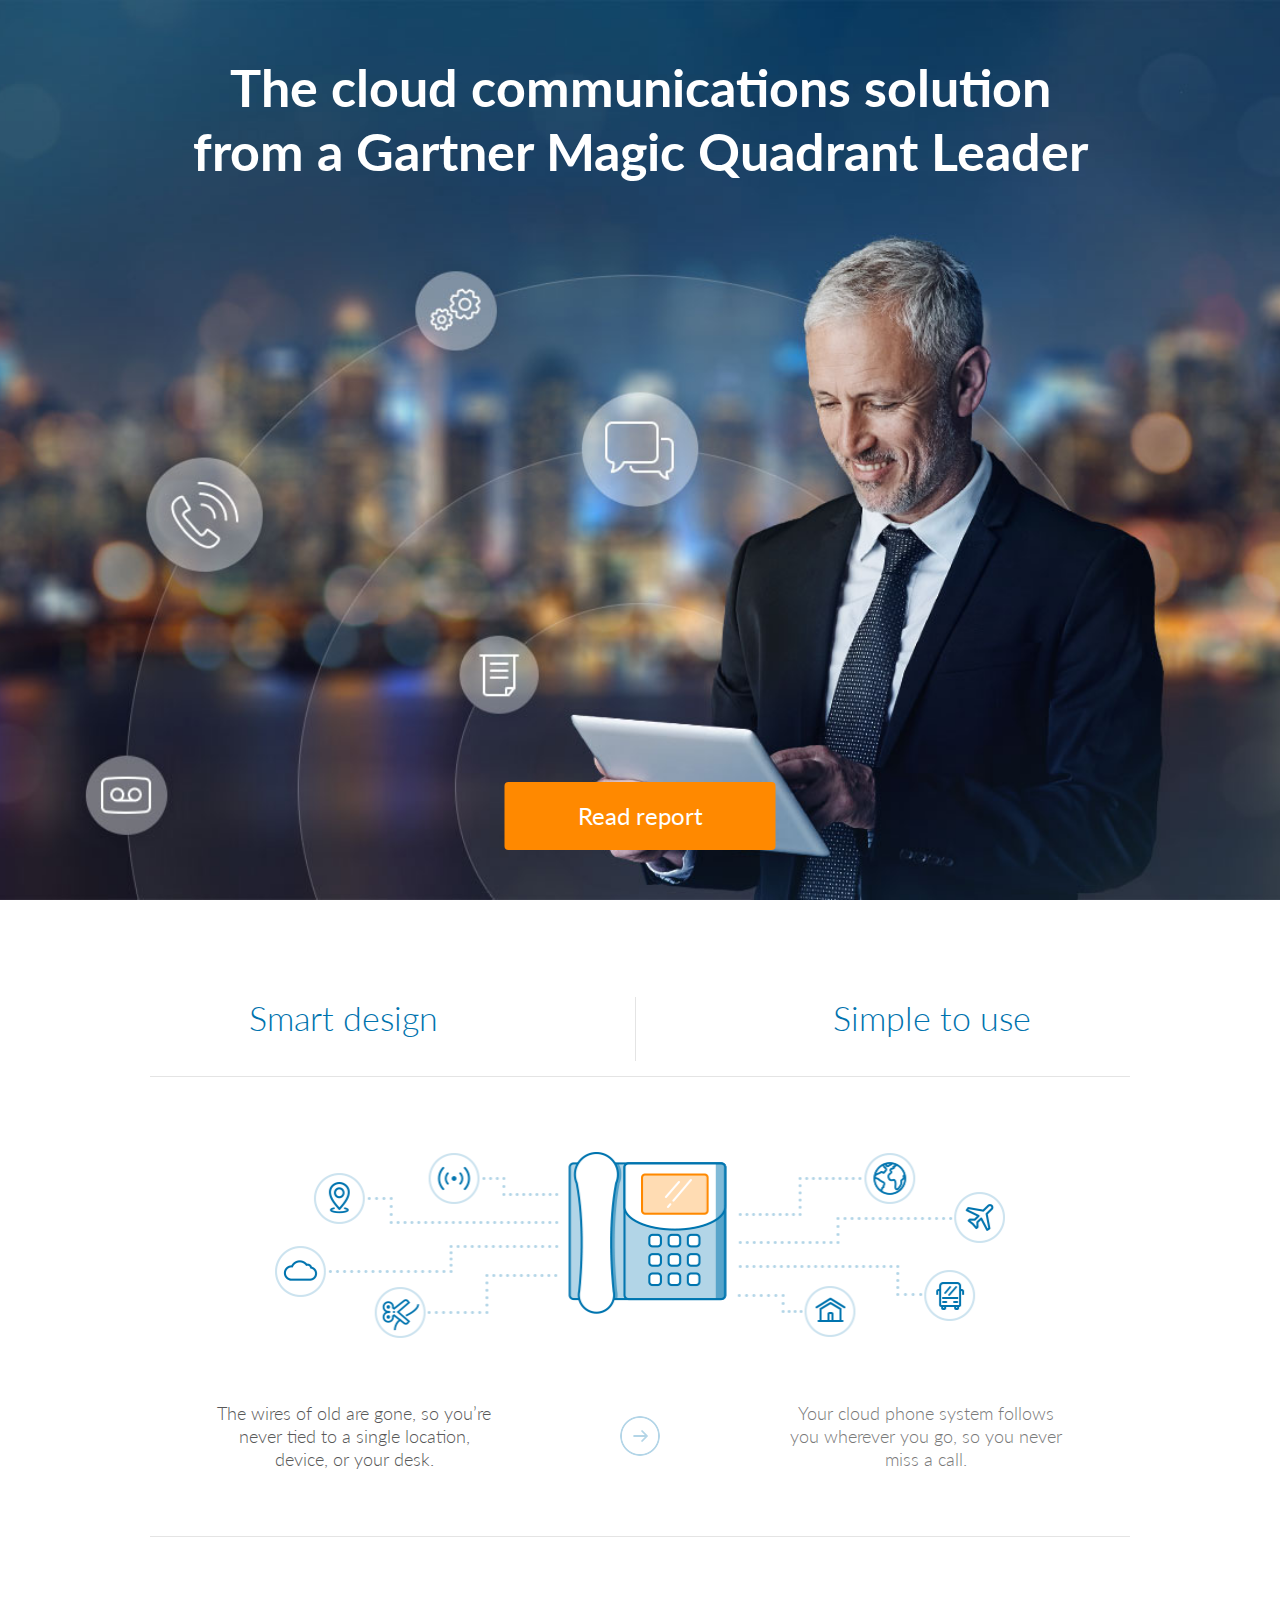
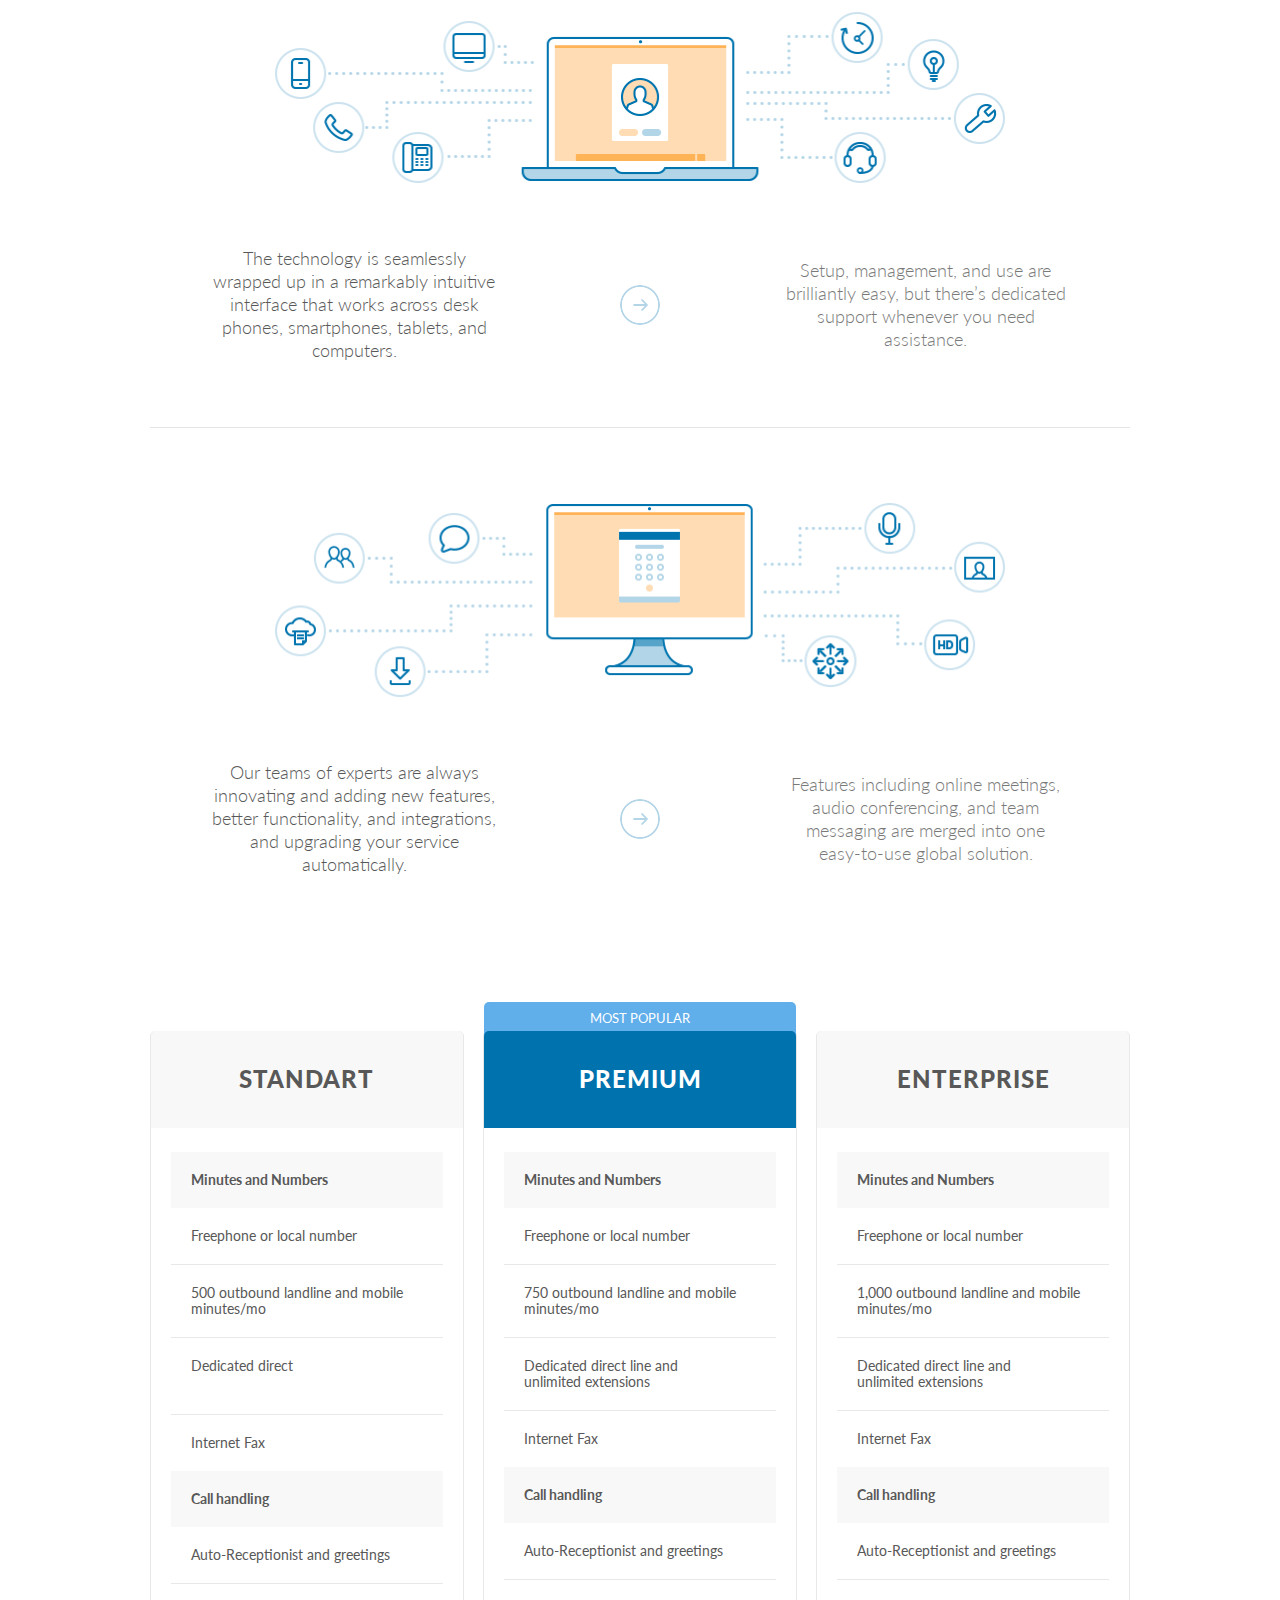
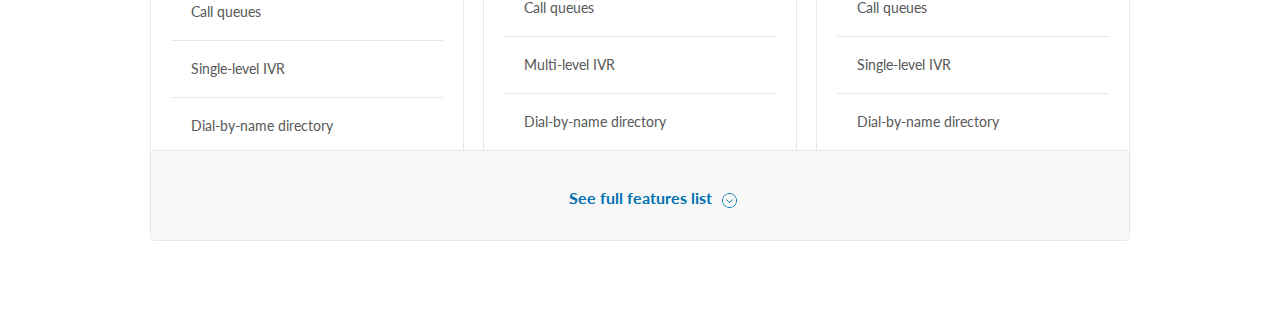
==== Ab-soft/index.html @ 5c68fd3f "add project" ====
<!DOCTYPE html>
<html lang="ru">
<head>

	<meta charset="utf-8">

	<title>Websaite</title>
	<meta name="description" content="">
	<meta http-equiv="X-UA-Compatible" content="IE=edge">
	<meta name="viewport" content="width=device-width, initial-scale=1, maximum-scale=1">

	<link href="https://fonts.googleapis.com/css?family=Lato:300,400,700,900" rel="stylesheet">
	<link rel="stylesheet" href="css/main.css">
	<link rel="stylesheet" href="css/media.css">

</head>

	<body>

		<header>
			<div class="header container">
				<h1>The cloud communications solution<br> from a Gartner Magic Quadrant Leader</h1>
				<div class="buttons">
					<a href="#" class="button orange">Read report</a>
					<a href="#" class="button blue hidden">View demo</a>
				</div>
			</div>
		</header>

		<div class="content">

			<section class="design_descktop container">
				<div class="design_title">
					<h2>Smart design</h2>
					<span></span>
					<h2>Simple to use</h2>
				</div>
				<div class="design_item phone">
					<img src="img/phone.svg" alt="Phone">
					<div class="item_description">
						<span>The wires of old are gone, so you’re never tied to a single location, device, or your desk.</span>
						<img class="arrow" src="img/arrow.png" alt="Arrow">
						<span class="another">Your cloud phone system follows you wherever you go, so you never miss a call.</span>
					</div>
				</div>
				<div class="design_item laptop">
					<img src="img/laptop.svg" alt="Laptop">
					<div class="item_description">
						<span>The technology is seamlessly wrapped up in a remarkably intuitive interface that works across desk phones, smartphones, tablets, and computers.</span>
						<img class="arrow" src="img/arrow.png" alt="Arrow">
						<span class="another">Setup, management, and use are brilliantly easy, but there’s dedicated support whenever you need assistance.</span>
					</div>
				</div>
				<div class="design_item descktop">
					<img src="img/descktop.svg" alt="Descktop">
					<div class="item_description">
						<span>Our teams of experts are always innovating and adding new features, better functionality, and integrations, and upgrading your service automatically.</span>
						<img class="arrow" src="img/arrow.png" alt="Arrow">
						<span class="another">Features including online meetings, audio conferencing, and team messaging are merged into one easy-to-use global solution.</span>
					</div>
				</div>
			</section>

			<section class="design_mobile container">
				<div class="wrapper_items">

					<input type="radio" name="point" id="slide1" checked>
					<input type="radio" name="point" id="slide2">
					<input type="radio" name="point" id="slide3">

					<div class="slider">
						<div class="slides mobile_item_first">
							<img src="img/phone_mobile.svg" alt="">
							<div class="slides_content">
								<div class="tabs">
									<span class="tab line">Smart design</span>|
									<span class="tab">Simple to use</span>
								</div>
								<div class="tab_content">
									<div class="tab_item">The wires of old are gone, so you’re never tied to a single location, device, or your desk.</div>
									<div class="tab_item">Your cloud phone system follows you wherever you go, so you never miss a call.</div>
								</div>
							</div>
						</div>

						<div class="slides mobile_item_second">
							<img src="img/laptop_mobile.svg" alt="">
							<div class="slides_content">
								<div class="tabs">
									<span class="tab1 line">Smart design</span>|
									<span class="tab1">Simple to use</span>
								</div>
								<div class="tab_content">
									<div class="tab_item_1">The technology is seamlessly wrapped up in a remarkably intuitive interface that works across desk phones, smartphones, tablets, and computers.</div>
									<div class="tab_item_1">Setup, management, and use are brilliantly easy, but there’s dedicated support whenever you need assistance.</div>
								</div>
							</div>
						</div>

						<div class="slides mobile_item_third">
							<img src="img/descktop_mobile.svg" alt="">
							<div class="slides_content">
								<div class="tabs">
									<span class="tab2 line">Smart design</span>|
									<span class="tab2">Simple to use</span>
								</div>
								<div class="tab_content">
									<div class="tab_item_2">Our teams of experts are always innovating and adding new features, better functionality, and integrations, and upgrading your service automatically.</div>
									<div class="tab_item_2">Features including online meetings, audio conferencing, and team messaging are merged into one easy-to-use global solution.</div>
								</div>
							</div>
						</div>
					</div>

					<div class="controls">
						<label for="slide1"></label>
						<label for="slide2"></label>
						<label for="slide3"></label>
					</div>
				</div>
			</section>

			<section class="container">
				<div class="packages">
					<div class="packages_item">
						<h3 class="title">standart</h3>
						<ul class="active_mob">
							<li class="heading">Minutes and Numbers</li>
							<li>Freephone or local number</li>
							<li>500 outbound landline and mobile minutes/mo</li>
							<li class="add_padd">Dedicated direct</li>
							<li>Internet Fax</li>
							<li class="heading">Call handling</li>
							<li>Auto-Receptionist and greetings</li>
							<li>Call queues</li>
							<li>Single-level IVR</li>
							<li>Dial-by-name directory</li>
						</ul>
						<div class="more"><span>learn more</span></div>
					</div>
					<div class="packages_item sub_premium">
						<h3 class="premium title">premium</h3>
						<ul class="active_mob">
							<li class="heading">Minutes and Numbers</li>
							<li>Freephone or local number</li>
							<li>750 outbound landline and mobile minutes/mo</li>
							<li>Dedicated direct line and<br> unlimited extensions</li>
							<li>Internet Fax</li>
							<li class="heading">Call handling</li>
							<li>Auto-Receptionist and greetings</li>
							<li>Call queues</li>
							<li>Multi-level IVR</li>
							<li>Dial-by-name directory</li>
						</ul>
						<div class="more"><span>learn more</span></div>
					</div>
					<div class="packages_item">
						<h3 class="title">enterprise</h3>
						<ul class="active_mob">
							<li class="heading">Minutes and Numbers</li>
							<li>Freephone or local number</li>
							<li>1,000 outbound landline and mobile minutes/mo</li>
							<li>Dedicated direct line and<br>unlimited extensions</li>
							<li>Internet Fax</li>
							<li class="heading">Call handling</li>
							<li>Auto-Receptionist and greetings</li>
							<li>Call queues</li>
							<li>Single-level IVR</li>
							<li>Dial-by-name directory</li>
						</ul>
						<div class="more"><span>learn more</span></div>
					</div>
				</div>
				<div class="full_features">
					<span>See full features list</span>
				</div>
			</section>

		</div>

		<script src="js/jquery.min.js"></script>
		<script src="js/common.js"></script>

	</body>
</html>
---- Ab-soft/css/main.css ----
* {
  margin: 0;
  padding: 0;
  box-sizing: border-box;
}
body {
  font-family: "Lato", sans-serif;
  font-weight: 400;
  font-size: 18px;
  color: #585858;
}
img {
  width: 100%;
  height: auto;
}
.container {
  width: 100%;
  max-width: 980px;
  margin: 0 auto;
}
header {
  background-image: url(../img/header_background.jpg);
  background-size: cover;
  background-position: center;
  height: 100vh;
  padding-top: 55px;
  text-align: center;
  position: relative;
}
header .container {
  padding: 0 38px;
}
header h1 {
  font-weight: 700;
  color: #FFF;
  font-size: 52px;
  line-height: 64px;
}
header .hidden {
  display: none;
}
header .button {
  text-decoration: none;
  color: #FFF;
  border-radius: 4px;
}
header .orange {
  position: absolute;
  bottom: 50px;
  font-size: 24px;
  line-height: 28px;
  background-color: #ff8900;
  padding: 20px 73px;
  left: 50%;
  transform: translateX(-50%);
}
.content {
  padding: 97px 0 70px 0;
}
/*Design*/
.design_descktop {
  margin-bottom: 155px;
}
.design_mobile {
  display: none;
}
.design_title {
  display: flex;
  justify-content: space-around;
  padding-bottom: 10px;
  margin-bottom: 5px;
}
.design_title h2 {
  font-size: 34px;
  font-weight: 300;
  line-height: 42px;
  color: #0073ae;
}
.design_title span:after {
  content: "";
  height: 64px;
  display: block;
  width: 1px;
  background: #e4e4e4;
}
.design_title .line {
  padding-right: 200px;
  border-right: 1px solid #e4e4e4;
}
.phone,
.laptop,
.descktop {
  text-align: center;
  border-top: 1px solid #e4e4e4;
  padding-top: 75px;
}
.design_item {
  margin-bottom: 65px;
}
.design_item img {
  width: 74.5%;
  margin-bottom: 60px;
}
.item_description {
  display: flex;
  justify-content: space-around;
  align-items: center;
}
.item_description span {
  font-weight: 300;
  line-height: 23px;
  width: 29%;
  text-align: center;
  color: #585858;
  position: relative;
}
.item_description .another {
  color: #797979;
}
.item_description .arrow {
  width: 40px;
  height: 40px;
  margin-bottom: 0;
}
/*Packages*/
.packages {
  display: flex;
  justify-content: space-between;
}
.packages_item {
  position: relative;
  width: 32%;
  border: 1px solid #E8E8E8;
  border-radius: 5px;
  padding: 20px;
}
.packages_item.sub_premium:before {
  content: "most popular";
  display: block;
  position: absolute;
  background-color: #60aeea;
  top: -30px;
  left: 0;
  text-align: center;
  text-transform: uppercase;
  border-radius: 5px 5px 0 0;
  width: 100%;
  font-size: 13px;
  line-height: 32.6px;
  color: #FFF;
}
.packages_item .premium.title {
  background-color: #0073AE;
  color: #FFF;
}
.packages_item .title {
  text-transform: uppercase;
  background-color: #F8F8F8;
  position: absolute;
  font-weight: 900;
  width: 100%;
  font-size: 24px;
  letter-spacing: 1px;
  line-height: 32.6px;
  text-align: center;
  padding: 32px 0;
  left: 0;
  right: 200px;
  top: -1px;
  border-radius: 5px 5px 0 0;
}
.packages_item ul {
  margin-top: 100px;
  display: flex;
  flex-direction: column;
  list-style-type: none;
}
.packages_item ul li {
  padding: 20px;
  font-size: 14px;
  line-height: 16px;
  border-bottom: 1px solid #e8e8e8;
}
.packages_item ul li:last-child {
  border-bottom: none;
}
.packages_item ul li:nth-child(5) {
  border-bottom: none;
}
.packages_item ul .heading {
  background-color: #f8f8f8;
  font-weight: 700;
  padding: 20px;
  border-bottom: none;
}
.packages_item ul .add_padd {
  padding-bottom: 40px;
}
.packages_item .more {
  display: none;
}
.full_features {
  position: relative;
  background-color: #F8F8F8;
  text-align: center;
  padding: 35px 0 30px 0;
  margin-top: -25px;
  border: 1px solid #E8E8E8;
  border-radius: 0 0 5px 5px;
}
.full_features span {
  color: #0072b3;
  font-weight: 700;
  font-size: 16px;
  line-height: 24px;
  position: relative;
}
.full_features span:after {
  content: "";
  display: block;
  position: absolute;
  top: 5px;
  right: -25px;
  width: 15px;
  height: 15px;
  background-image: url(../img/arrow_down.png);
}
---- Ab-soft/css/media.css ----
@media only screen and (max-width: 768px) {
  .container {
    width: 100%;
    padding: 0 15px;
  }
  header {
    background-image: url(../img/header_background_mob.jpg);
    display: flex;
    padding-top: 35px;
  }
  header .header {
    display: flex;
    flex-direction: column;
    justify-content: space-around;
  }
  header .container {
    width: 100%;
    padding: 0 15px;
  }
  header h1 {
    font-size: 36px;
    line-height: 38px;
  }
  header br {
    display: none;
  }
  header .hidden {
    display: block;
  }
  header .buttons {
    display: flex;
    justify-content: space-around;
  }
  header .button {
    position: static;
    font-weight: 300;
    font-size: 18px;
    line-height: 16px;
    padding: 17px 21px;
    transform: none;
  }
  header .blue {
    background-color: #0073AE;
  }
  .design_descktop {
    display: none;
  }
  .design_mobile {
    display: block;
    margin-bottom: 75px;
  }
  .content {
    padding: 30px 0;
  }
  /*Slider*/
  .wrapper_items {
    height: 300px;
  }
  .wrapper_items input {
    display: none;
  }
  .wrapper_items label {
    cursor: pointer;
    display: inline-block;
    height: 11px;
    margin: 15px 4px 0;
    position: relative;
    width: 11px;
    background: #e6e6e6;
    border-radius: 50%;
  }
  .wrapper_items .controls {
    left: 50%;
    transform: translateX(-50%);
    position: absolute;
  }
  .slider {
    height: inherit;
    overflow: hidden;
    position: relative;
    width: inherit;
    background: #f7f7f7;
    border: 1px solid #e6e6e6;
    border-radius: 3px;
  }
  .slides_content {
    background-color: #FFF;
    padding: 20px 7%;
    position: relative;
    top: -40px;
    height: 300px;
    border-top: 1px solid #e6e6e6;
  }
  .slides_content:after {
    content: "";
    display: block;
    position: absolute;
    top: -9px;
    left: 60px;
    width: 15px;
    height: 15px;
    background: #fff;
    border-left: 1px solid #e6e6e6;
    border-top: 1px solid #e6e6e6;
    transform: rotate(45deg);
  }
  .slides_content .tabs {
    display: flex;
    justify-content: space-between;
    margin-bottom: 15px;
    color: #e6e6e6;
  }
  .slides_content .tab,
  .slides_content .tab1,
  .slides_content .tab2 {
    font-size: 15px;
    line-height: 24px;
    text-transform: uppercase;
    color: #585858;
  }
  .slides_content .tab.active,
  .slides_content .tab1.active,
  .slides_content .tab2.active {
    color: #0073ae;
    font-weight: 700;
  }
  .slides_content .tab:hover,
  .slides_content .tab1:hover,
  .slides_content .tab2:hover {
    cursor: pointer;
  }
  .slides_content .tab_content {
    text-align: left;
    font-size: 16px;
    line-height: 22px;
  }
  .slides {
    width: 100%;
    opacity: 0;
    position: absolute;
    transition: transform ease-in-out 0.5s, opacity ease-in-out 0.5s;
    text-align: center;
  }
  .slides img {
    padding: 20px;
    width: 50%;
  }
  #slide1:checked ~ .controls label:nth-of-type(1),
  #slide2:checked ~ .controls label:nth-of-type(2),
  #slide3:checked ~ .controls label:nth-of-type(3) {
    border: 1px solid #585858;
    background: transparent;
  }
  #slide1:checked ~ .slider > .mobile_item_first,
  #slide2:checked ~ .slider > .mobile_item_second,
  #slide3:checked ~ .slider > .mobile_item_third {
    opacity: 1;
    z-index: 1;
  }
  .packages {
    display: block;
  }
  .packages_item {
    width: 100%;
    border: none;
    background: #0073ae;
    margin-bottom: 15px;
    padding: 15px 15px 10px 15px;
    color: #FFF;
  }
  .packages_item.sub_premium {
    margin-top: 45px;
    position: relative;
  }
  .packages_item.sub_premium:before {
    content: "Best value";
    top: -30px;
    left: 0px;
    position: absolute;
    width: 100%;
  }
  .packages_item .title {
    position: static;
    background-color: transparent;
    border-bottom: 1px solid #4394c0;
    padding: 0 0 15px 0;
  }
  .packages_item ul {
    margin-top: 0;
    padding: 8px 15px 10px 15px;
    border-bottom: 1px solid #4394c0;
    display: none;
  }
  .packages_item ul .heading {
    display: none;
  }
  .packages_item ul .add_padd {
    padding-bottom: 7px;
  }
  .packages_item ul li {
    position: relative;
    border-bottom: none;
    padding: 7px 20px;
  }
  .packages_item ul li:before {
    content: "";
    display: block;
    width: 10px;
    height: 10px;
    position: absolute;
    background-color: #FFF;
    border-radius: 50%;
    left: -3px;
    top: 10px;
  }
  .packages_item .more {
    display: inline-block;
    text-transform: uppercase;
    text-align: center;
    font-size: 12px;
    line-height: 32px;
    letter-spacing: -1.5px;
    position: relative;
    cursor: pointer;
    left: 50%;
    transform: translateX(-50%);
  }
  .packages_item .more:after {
    content: "";
    background: url(../img/arrow_down_mob.png);
    display: block;
    width: 8px;
    height: 5px;
    position: absolute;
    top: 13px;
    right: -17px;
    transition: all .5s;
  }
  .packages_item .more_text span {
    display: none;
  }
  .packages_item .more_text:after {
    top: 0;
    right: 0;
    transform: rotate(180deg);
  }
  .full_features {
    display: none;
  }
}
@media only screen and (max-width: 480px) {
  .wrapper_items {
    height: 335px;
  }
  .slides img {
    width: 90%;
  }
}
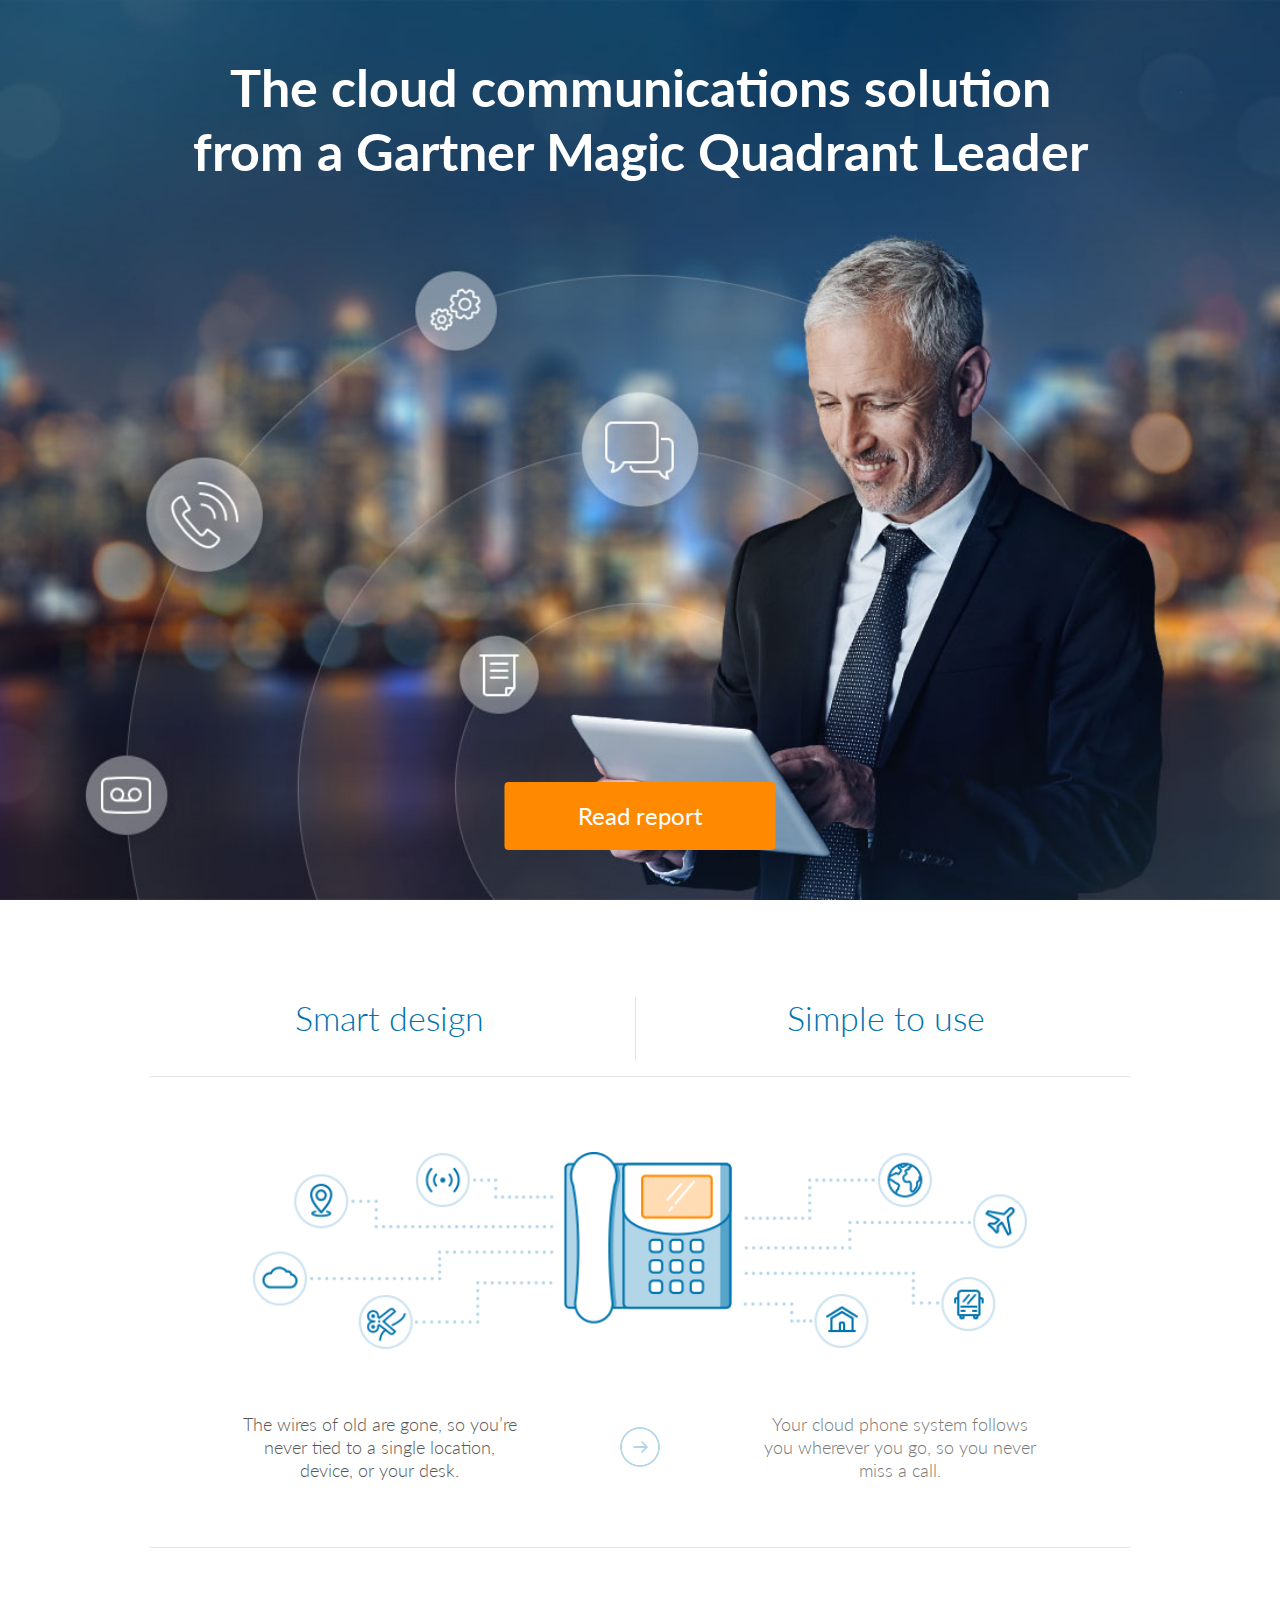
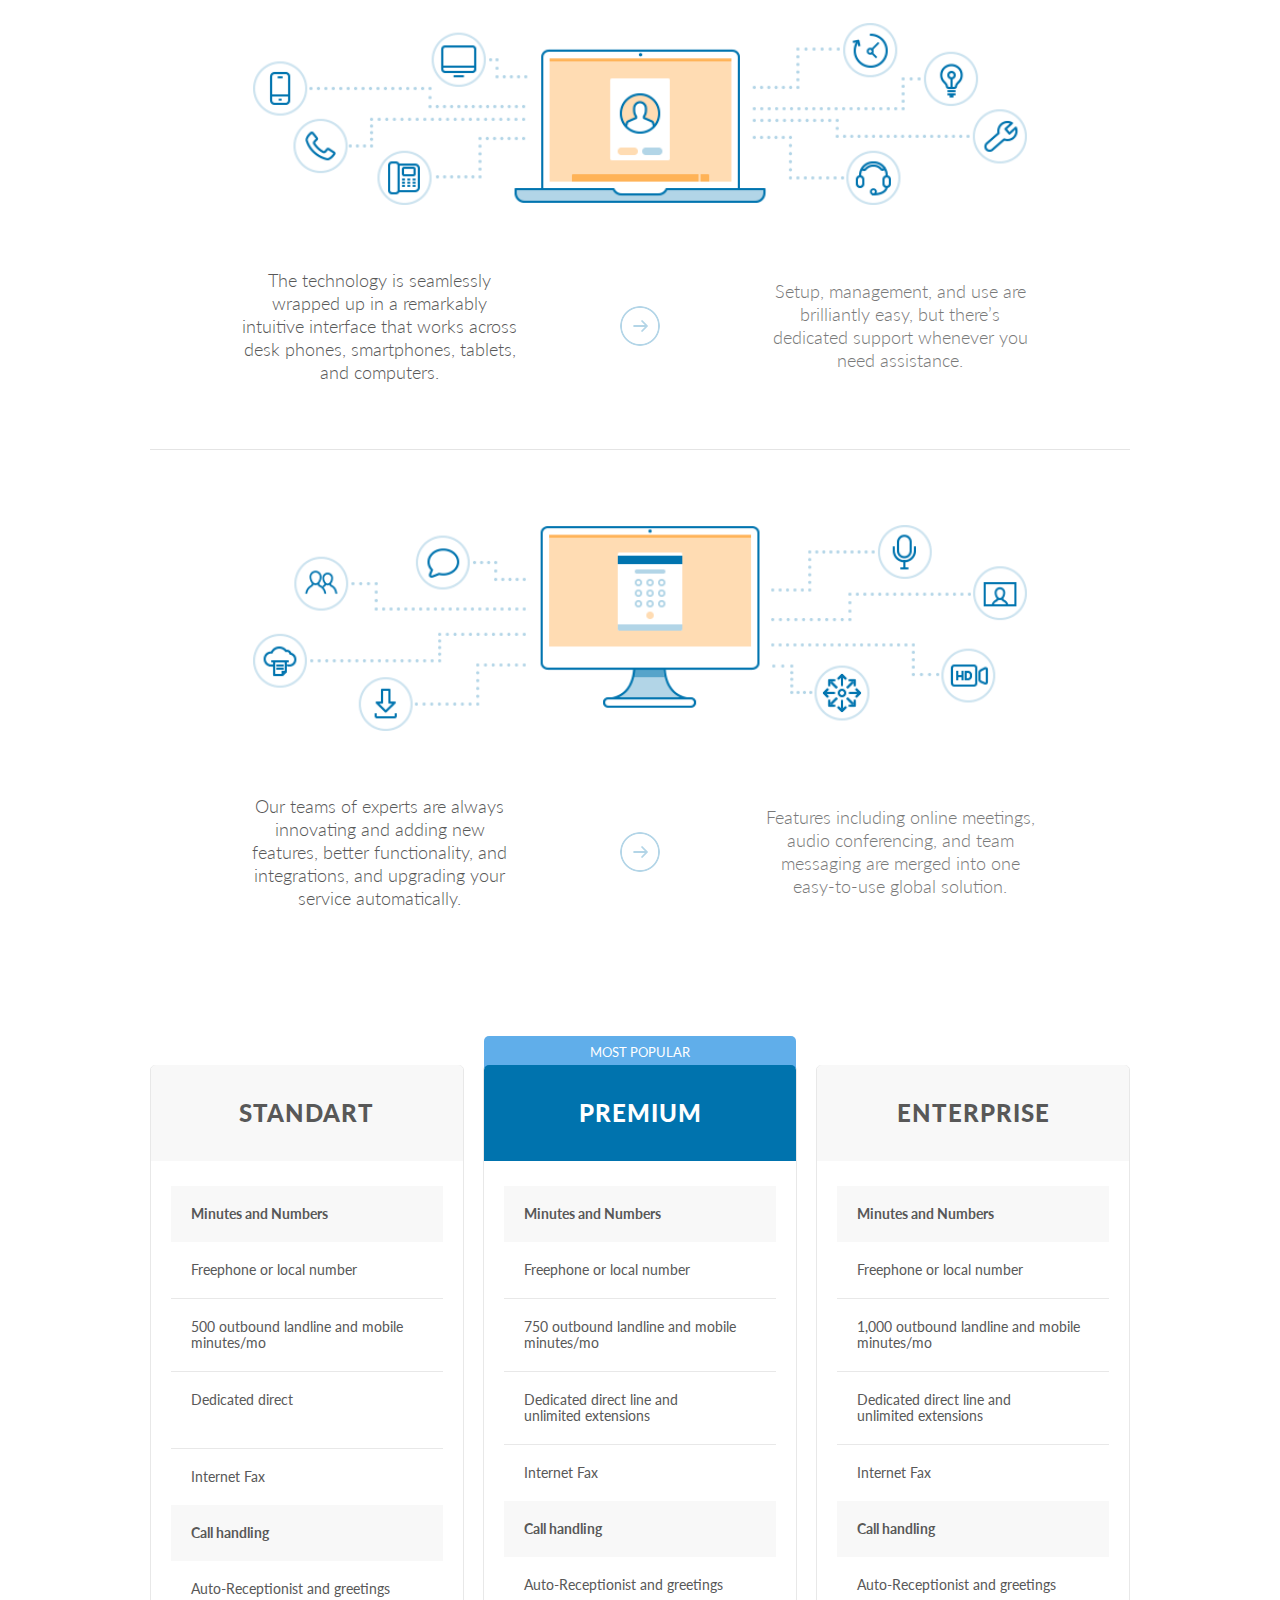
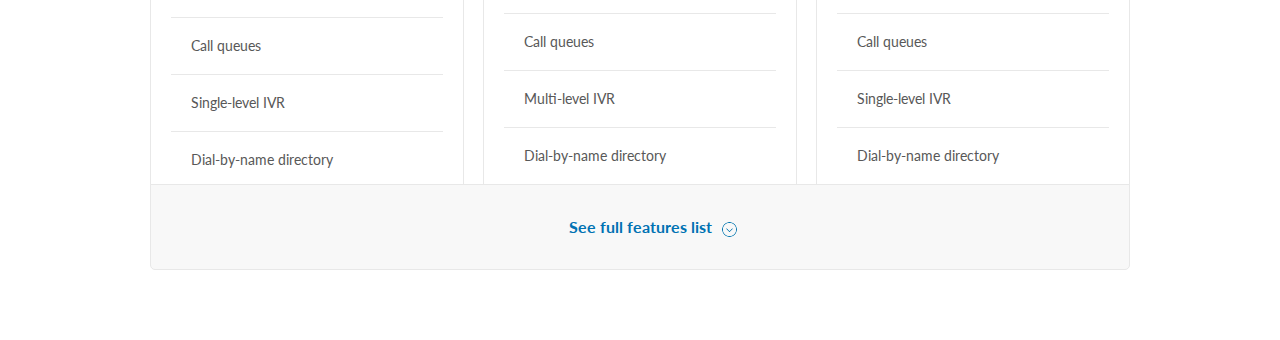
==== commit b28af983: "add min files" ====
--- a/Ab-soft/index.html
+++ b/Ab-soft/index.html
@@ -4,14 +4,13 @@
 
 	<meta charset="utf-8">
 
-	<title>Websaite</title>
+	<title>Test</title>
 	<meta name="description" content="">
 	<meta http-equiv="X-UA-Compatible" content="IE=edge">
 	<meta name="viewport" content="width=device-width, initial-scale=1, maximum-scale=1">
 
 	<link href="https://fonts.googleapis.com/css?family=Lato:300,400,700,900" rel="stylesheet">
-	<link rel="stylesheet" href="css/main.css">
-	<link rel="stylesheet" href="css/media.css">
+	<link rel="stylesheet" href="css/main.min.css">
 
 </head>
 
@@ -117,6 +116,7 @@
 						<label for="slide2"></label>
 						<label for="slide3"></label>
 					</div>
+
 				</div>
 			</section>
 
@@ -178,8 +178,7 @@
 
 		</div>
 
-		<script src="js/jquery.min.js"></script>
-		<script src="js/common.js"></script>
+		<script src="js/scripts.min.js"></script>
 
 	</body>
 </html>--- a/Ab-soft/css/main.min.css
+++ b/Ab-soft/css/main.min.css
@@ -0,0 +1 @@
+*{margin:0;padding:0;box-sizing:border-box}body{font-family:Lato,sans-serif;font-weight:400;font-size:18px;color:#585858}img{width:100%;height:auto}.container{width:100%;max-width:980px;margin:0 auto}header{background-image:url(../img/header_background.jpg);background-size:cover;background-position:50%;height:100vh;padding-top:55px;text-align:center;position:relative}header .container{padding:0 38px}header h1{font-weight:700;color:#fff;font-size:52px;line-height:64px}header .hidden{display:none}header .button{text-decoration:none;color:#fff;border-radius:4px}header .orange{position:absolute;bottom:50px;font-size:24px;line-height:28px;background-color:#ff8900;padding:20px 73px;left:50%;transform:translateX(-50%);transition:all .5s}header .orange:hover{background-color:#ffa133}.content{padding:97px 0 70px}.design_descktop{margin-bottom:155px}.design_mobile{display:none}.design_title{display:flex;justify-content:space-around;padding:0 70px 15px}.design_title h2{font-size:34px;font-weight:300;line-height:42px;color:#0073ae}.design_title span:after{content:"";height:64px;display:block;width:1px;background:#e4e4e4}.design_title .line{padding-right:200px;border-right:1px solid #e4e4e4}.descktop,.laptop,.phone{text-align:center;border-top:1px solid #e4e4e4;padding-top:75px}.design_item{margin-bottom:65px}.design_item img{width:79%;margin-bottom:60px}.item_description{display:flex;justify-content:space-around;align-items:center;padding:0 40px}.item_description span{font-weight:300;line-height:23px;width:31%;text-align:center;color:#585858;position:relative}.item_description .another{color:#797979}.item_description .arrow{width:40px;height:40px;margin-bottom:0}.packages{display:flex;justify-content:space-between}.packages_item{position:relative;width:32%;border:1px solid #e8e8e8;border-radius:5px;padding:20px}.packages_item.sub_premium:before{content:"most popular";display:block;position:absolute;background-color:#60aeea;top:-30px;left:0;text-align:center;text-transform:uppercase;border-radius:5px 5px 0 0;width:100%;font-size:13px;line-height:32.6px;color:#fff}.packages_item .premium.title{background-color:#0073ae;color:#fff}.packages_item .title{text-transform:uppercase;background-color:#f8f8f8;position:absolute;font-weight:900;width:100%;font-size:24px;letter-spacing:1px;line-height:32.6px;text-align:center;padding:32px 0;left:0;right:200px;top:-1px;border-radius:5px 5px 0 0}.packages_item ul{margin-top:100px;list-style-type:none}.packages_item ul li{padding:20px;font-size:14px;line-height:16px;border-bottom:1px solid #e8e8e8}.packages_item ul li:last-child,.packages_item ul li:nth-child(5){border-bottom:none}.packages_item ul .heading{background-color:#f8f8f8;font-weight:700;padding:20px;border-bottom:none}.packages_item ul .add_padd{padding-bottom:40px}.packages_item .more{display:none}.full_features{position:relative;background-color:#f8f8f8;text-align:center;padding:30px 0;margin-top:-25px;border:1px solid #e8e8e8;border-radius:0 0 5px 5px}.full_features span{color:#0072b3;font-weight:700;font-size:16px;line-height:24px;position:relative}.full_features span:after{content:"";display:block;position:absolute;top:5px;right:-25px;width:15px;height:15px;background-image:url(../img/arrow_down.png)}@media only screen and (max-width:768px){.container{width:100%;padding:0 15px}header{background-image:url(../img/header_background_mob.jpg);display:flex;padding-top:75px;height:80vh}header .header{display:flex;flex-direction:column;justify-content:space-around}header .container{width:100%;padding:0 5px}header h1{font-size:36px;line-height:38px}header br{display:none}header .hidden{display:block}header .buttons{display:flex;justify-content:space-around}header .button{position:static;font-weight:300;font-size:18px;line-height:16px;padding:17px 21px;transform:none}header .blue{background-color:#0073ae;transition:all .5s}header .blue:hover{background-color:#0095e1}.design_descktop{display:none}.design_mobile{display:block;margin-bottom:75px}.content{padding:35px 0}.wrapper_items{height:300px}.wrapper_items input{display:none}.wrapper_items label{cursor:pointer;display:inline-block;height:11px;margin:15px 4px 0;position:relative;width:11px;background:#e6e6e6;border-radius:50%}.wrapper_items .controls{left:50%;transform:translateX(-50%);position:absolute}.slider{height:inherit;overflow:hidden;position:relative;width:inherit;background:#f7f7f7;border:1px solid #e6e6e6;border-radius:3px}.slides_content{background-color:#fff;padding:20px 7%;position:relative;top:-40px;height:300px;border-top:1px solid #e6e6e6}.slides_content:after{content:"";display:block;position:absolute;top:-9px;left:60px;width:15px;height:15px;background:#fff;border-left:1px solid #e6e6e6;border-top:1px solid #e6e6e6;transform:rotate(45deg)}.slides_content .tabs{display:flex;justify-content:space-between;margin-bottom:15px;color:#e6e6e6}.slides_content .tab,.slides_content .tab1,.slides_content .tab2{font-size:15px;line-height:24px;text-transform:uppercase;color:#585858}.slides_content .tab1.active,.slides_content .tab2.active,.slides_content .tab.active{color:#0073ae;font-weight:700}.slides_content .tab1:hover,.slides_content .tab2:hover,.slides_content .tab:hover{cursor:pointer}.slides_content .tab_content{text-align:left;font-size:16px;line-height:22px}.slides{width:100%;opacity:0;position:absolute;transition:transform .5s ease-in-out,opacity .5s ease-in-out;text-align:center}.slides img{padding:20px;width:50%}#slide1:checked~.controls label:first-of-type,#slide2:checked~.controls label:nth-of-type(2),#slide3:checked~.controls label:nth-of-type(3){border:1px solid #585858;background:transparent}#slide1:checked~.slider>.mobile_item_first,#slide2:checked~.slider>.mobile_item_second,#slide3:checked~.slider>.mobile_item_third{opacity:1;z-index:1}.packages{display:block}.packages_item{width:100%;border:none;background:#0073ae;margin-bottom:15px;padding:15px 15px 3px;color:#fff}.packages_item.sub_premium{margin-top:45px;position:relative}.packages_item.sub_premium:before{content:"Best value";top:-30px;left:0;position:absolute;width:100%}.packages_item .title{position:static;background-color:transparent;border-bottom:1px solid #4394c0;padding:0 0 15px}.packages_item ul{margin-top:0;padding:8px 15px 10px;border-bottom:1px solid #4394c0;display:none}.packages_item ul .heading{display:none}.packages_item ul .add_padd{padding-bottom:7px}.packages_item ul li{position:relative;border-bottom:none;padding:7px 20px}.packages_item ul li:before{content:"";display:block;width:10px;height:10px;position:absolute;background-color:#fff;border-radius:50%;left:-3px;top:10px}.packages_item .more{display:inline-block;text-transform:uppercase;text-align:center;font-size:12px;line-height:32px;position:relative;cursor:pointer;left:50%;transform:translateX(-50%)}.packages_item .more:after{content:"";background:url(../img/arrow_down_mob.png);display:block;width:8px;height:5px;position:absolute;top:13px;right:-17px;transition:all .5s}.packages_item .hide_text span{opacity:0}.packages_item .hide_text:after{top:15px;right:45%;transform:rotate(180deg)}.full_features{display:none}}@media only screen and (max-width:480px){.wrapper_items{height:335px}.slides img{width:90%}}